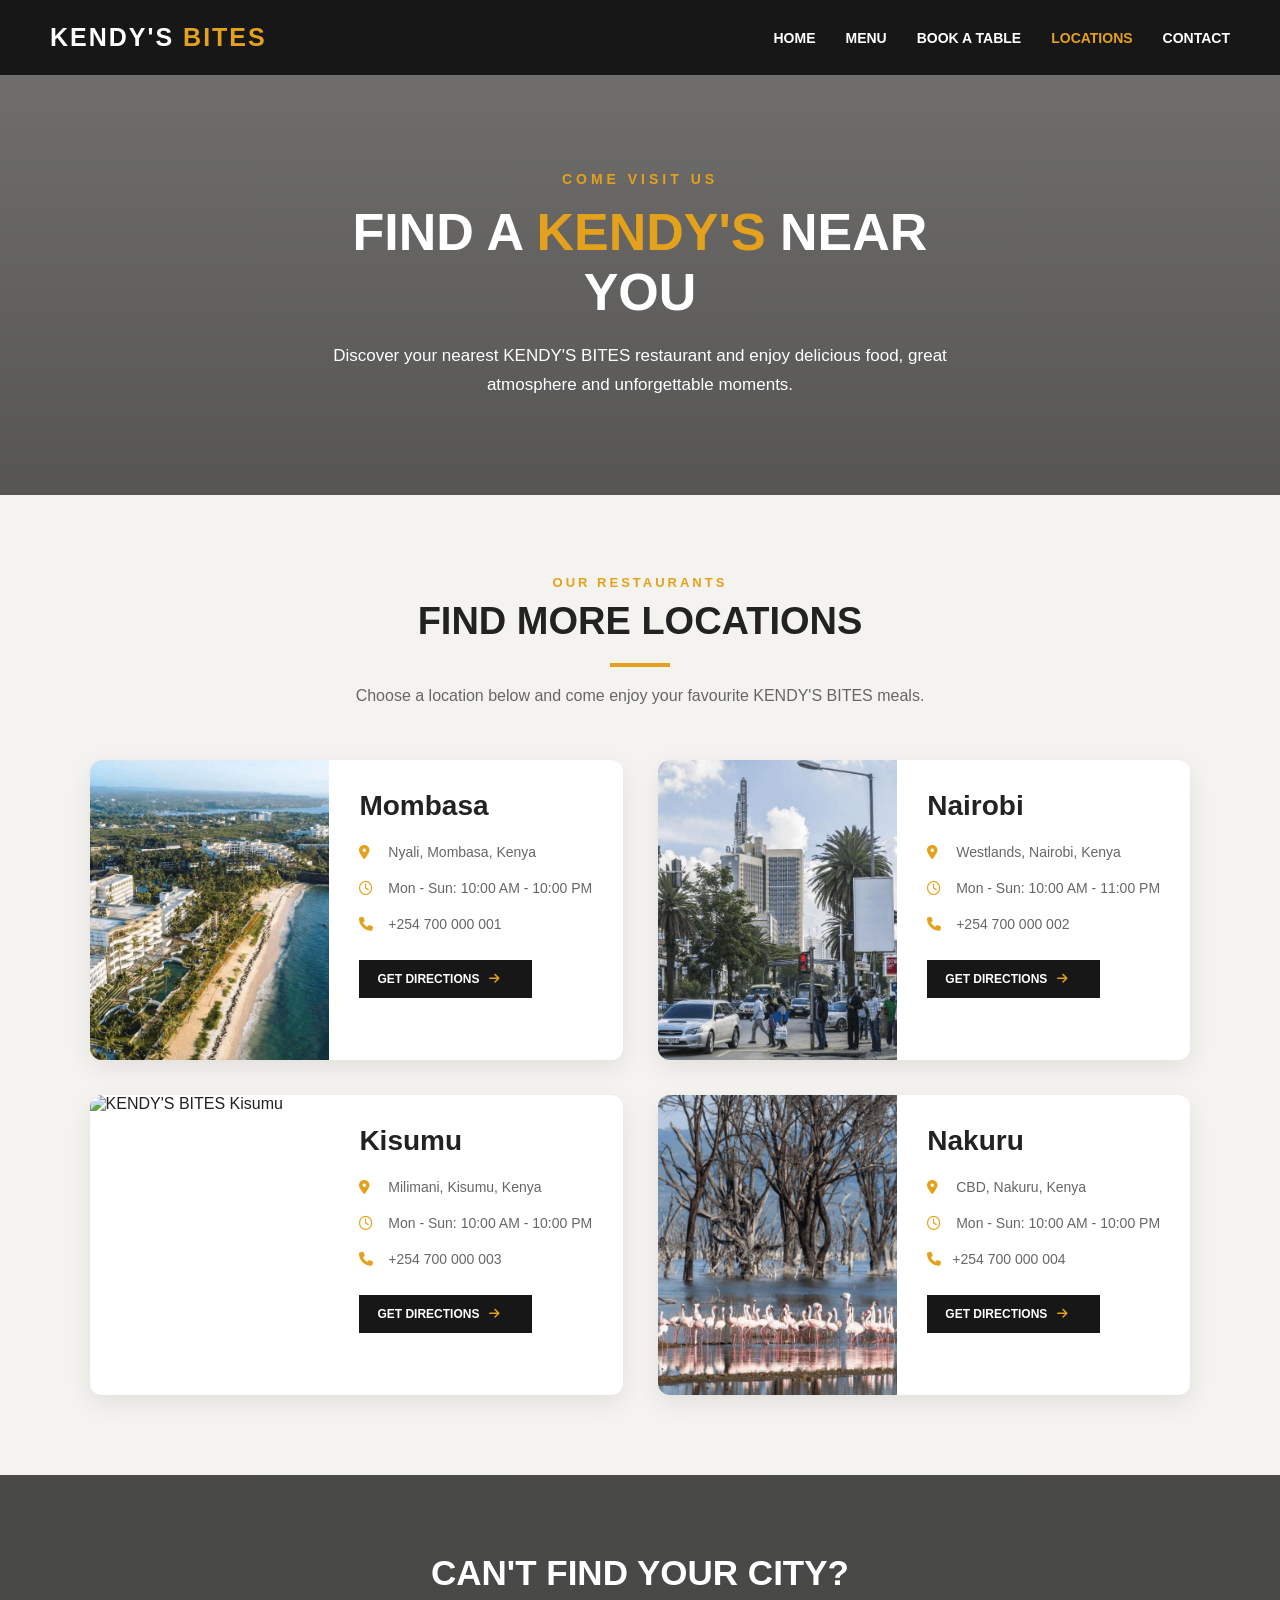
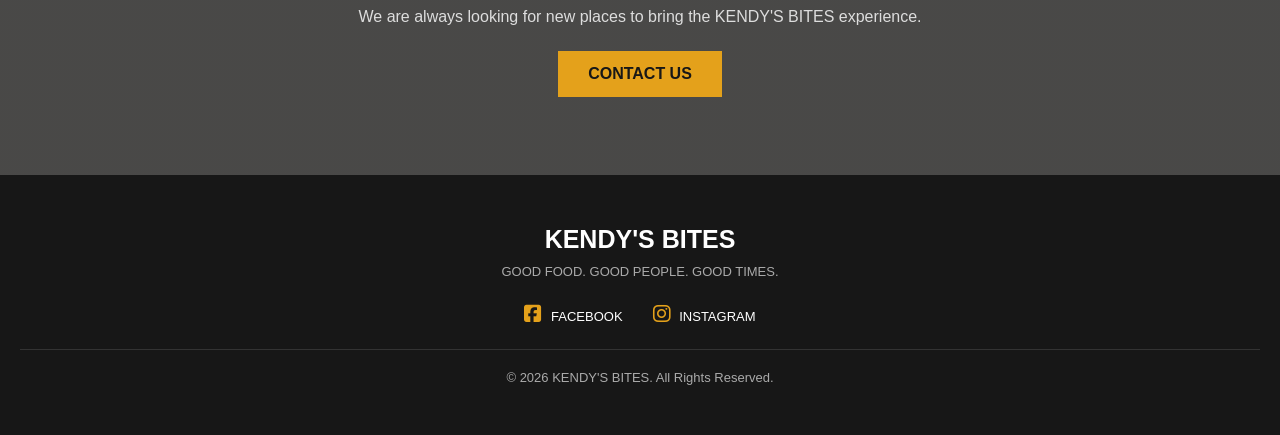
==== location.html @ 69ba8ad8 "Initial commit" ====
<!DOCTYPE html>
<html lang="en">
<head>
    <meta charset="UTF-8">
    <meta name="viewport" content="width=device-width, initial-scale=1.0">

    <title>KENDY'S BITES - Locations</title>

    <link rel="stylesheet" href="location.css">

    <!-- Font Awesome -->
    <link rel="stylesheet"
          href="https://cdnjs.cloudflare.com/ajax/libs/font-awesome/6.5.2/css/all.min.css">
</head>

<body>

    <!-- ================= NAVBAR ================= -->

    <header class="navbar">

        <div class="logo">
            KENDY'S <span>BITES</span>
        </div>

        <nav>
            <a href="index.html">HOME</a>
            <a href="menu.html">MENU</a>
            <a href="booking.html">BOOK A TABLE</a>
            <a href="locations.html" class="active">LOCATIONS</a>
            <a href="#">CONTACT</a>
        </nav>

    </header>


    <!-- ================= HERO ================= -->

    <section class="location-hero">

        <div class="hero-overlay">

            <p class="small-title">COME VISIT US</p>

            <h1>FIND A <span>KENDY'S</span> NEAR YOU</h1>

            <p>
                Discover your nearest KENDY'S BITES restaurant
                and enjoy delicious food, great atmosphere and
                unforgettable moments.
            </p>

        </div>

    </section>


    <!-- ================= LOCATIONS ================= -->

    <section class="locations">

        <div class="section-heading">

            <p>OUR RESTAURANTS</p>

            <h2>FIND MORE LOCATIONS</h2>

            <div class="line"></div>

            <span>
                Choose a location below and come enjoy your
                favourite KENDY'S BITES meals.
            </span>

        </div>


        <div class="location-container">


            <!-- LOCATION 1 -->

            <div class="location-card">

                <div class="location-image">
                    <img src="mombasa.jpg" alt="KENDY'S BITES Mombasa">
                </div>

                <div class="location-content">

                    <h3>Mombasa</h3>

                    <p class="address">
                        <i class="fa-solid fa-location-dot"></i>
                        Nyali, Mombasa, Kenya
                    </p>

                    <p>
                        <i class="fa-regular fa-clock"></i>
                        Mon - Sun: 10:00 AM - 10:00 PM
                    </p>

                    <p>
                        <i class="fa-solid fa-phone"></i>
                        +254 700 000 001
                    </p>

                    <a href="https://maps.app.goo.gl/3hRHLJJ2yoT8aWxG8" class="direction-btn">GET DIRECTIONS<i class="fa-solid fa-arrow-right"></i>
                    </a>

                </div>

            </div>


            <!-- LOCATION 2 -->

            <div class="location-card">

                <div class="location-image">
                    <img src="nairobi.jpg" alt="KENDY'S BITES Nairobi">
                </div>

                <div class="location-content">

                    <h3>Nairobi</h3>

                    <p class="address">
                        <i class="fa-solid fa-location-dot"></i>
                        Westlands, Nairobi, Kenya
                    </p>

                    <p>
                        <i class="fa-regular fa-clock"></i>
                        Mon - Sun: 10:00 AM - 11:00 PM
                    </p>

                    <p>
                        <i class="fa-solid fa-phone"></i>
                        +254 700 000 002
                    </p>

                    <a href="https://maps.app.goo.gl/cJjeGB4hm2yE6t1h9" class="direction-btn">GET DIRECTIONS<i class="fa-solid fa-arrow-right"></i>
                    </a>

                </div>

            </div>


            <!-- LOCATION 3 -->

            <div class="location-card">

                <div class="location-image">
                    <img src="kisumu.png" alt="KENDY'S BITES Kisumu">
                </div>

                <div class="location-content">

                    <h3>Kisumu</h3>

                    <p class="address">
                        <i class="fa-solid fa-location-dot"></i>
                        Milimani, Kisumu, Kenya
                    </p>

                    <p>
                        <i class="fa-regular fa-clock"></i>
                        Mon - Sun: 10:00 AM - 10:00 PM
                    </p>

                    <p>
                        <i class="fa-solid fa-phone"></i>
                        +254 700 000 003
                    </p>

                    <a href="https://maps.app.goo.gl/eq1bDqbUYgqxDgp79" class="direction-btn">GET DIRECTIONS<i class="fa-solid fa-arrow-right"></i>
                    </a>

                </div>

            </div>


            <!-- LOCATION 4 -->

            <div class="location-card">

                <div class="location-image">
                    <img src="nakuru.jpg" alt="KENDY'S BITES Nakuru">
                </div>

                <div class="location-content">

                    <h3>Nakuru</h3>

                    <p class="address">
                        <i class="fa-solid fa-location-dot"></i>
                        CBD, Nakuru, Kenya
                    </p>

                    <p>
                        <i class="fa-regular fa-clock"></i>
                        Mon - Sun: 10:00 AM - 10:00 PM
                    </p>

                    <p>
                        <i class="fa-solid fa-phone"></i>+254 700 000 004
                    </p>

                    <a href="https://maps.app.goo.gl/GEXHzyBmA1UNv8z6A" class="direction-btn"> GET DIRECTIONS <i class="fa-solid fa-arrow-right"></i>
                    </a>

                </div>

            </div>

        </div>

    </section>


    <!-- ================= CTA ================= -->

    <section class="location-cta">

        <div>

            <h2>CAN'T FIND YOUR CITY?</h2>

            <p>We are always looking for new places to bring the KENDY'S BITES experience.</p>

            <a href="#" class="contact-btn">  CONTACT US</a>

        </div>

    </section>


    <!-- ================= FOOTER ================= -->

    <footer>

        <h2>KENDY'S BITES</h2>

        <p>GOOD FOOD. GOOD PEOPLE. GOOD TIMES.</p>

        <div class="socials">

            <a href="#">
                <i class="fa-brands fa-square-facebook"></i>
                FACEBOOK
            </a>

            <a href="#">
                <i class="fa-brands fa-instagram"></i>
                INSTAGRAM
            </a>

        </div>

        <p class="copyright">
            © 2026 KENDY'S BITES. All Rights Reserved.
        </p>

    </footer>

</body>
</html>
---- location.css ----
* {
    margin: 0;
    padding: 0;
    box-sizing: border-box;
}

body {
    font-family: Arial, sans-serif;
    background: #f5f3ef;
    color: #222;
}


/* ================= NAVBAR ================= */

.navbar {
    height: 75px;
    background: #171717;
    color: white;

    display: flex;
    align-items: center;
    justify-content: space-between;

    padding: 0 50px;
}

.logo {
    font-size: 25px;
    font-weight: 900;
    letter-spacing: 2px;
}

.logo span {
    color: #e4a11b;
}

.navbar nav {
    display: flex;
    gap: 30px;
}

.navbar nav a {
    color: white;
    text-decoration: none;
    font-size: 14px;
    font-weight: bold;
    transition: 0.3s;
}

.navbar nav a:hover,
.navbar nav a.active {
    color: #e4a11b;
}


/* ================= HERO ================= */

.location-hero {
    height: 420px;

    background-image:
        linear-gradient(
            rgba(0, 0, 0, 0.55),
            rgba(0, 0, 0, 0.65)
        ),
        url("images/locations-hero.jpg");

    background-size: cover;
    background-position: center;

    display: flex;
    align-items: center;
    justify-content: center;

    text-align: center;
    color: white;
}

.hero-overlay {
    max-width: 750px;
    padding: 30px;
}

.small-title {
    color: #e4a11b;
    font-size: 14px;
    font-weight: bold;
    letter-spacing: 4px;
    margin-bottom: 15px;
}

.hero-overlay h1 {
    font-size: 52px;
    margin-bottom: 20px;
    font-weight: 900;
}

.hero-overlay h1 span {
    color: #e4a11b;
}

.hero-overlay p:last-child {
    font-size: 17px;
    line-height: 1.7;
}


/* ================= SECTION HEADING ================= */

.locations {
    padding: 80px 7%;
}

.section-heading {
    text-align: center;
    margin-bottom: 55px;
}

.section-heading > p {
    color: #e4a11b;
    font-size: 13px;
    font-weight: bold;
    letter-spacing: 3px;
}

.section-heading h2 {
    font-size: 38px;
    margin: 10px 0;
}

.section-heading span {
    color: #666;
    font-size: 16px;
}

.line {
    width: 60px;
    height: 4px;
    background: #e4a11b;
    margin: 20px auto;
}


/* ================= LOCATION GRID ================= */

.location-container {
    display: grid;

    grid-template-columns:
        repeat(2, 1fr);

    gap: 35px;
}


/* ================= LOCATION CARD ================= */

.location-card {
    background: white;

    display: flex;

    border-radius: 12px;

    overflow: hidden;

    box-shadow:
        0 8px 25px rgba(0, 0, 0, 0.08);

    transition: 0.3s;
}

.location-card:hover {
    transform: translateY(-8px);

    box-shadow:
        0 15px 35px rgba(0, 0, 0, 0.15);
}


/* ================= IMAGE ================= */

.location-image {
    width: 45%;
    min-height: 300px;
}

.location-image img {
    width: 100%;
    height: 100%;

    object-fit: cover;

    display: block;
}


/* ================= CONTENT ================= */

.location-content {
    width: 55%;
    padding: 30px;
}

.location-content h3 {
    font-size: 28px;
    margin-bottom: 20px;
}

.location-content p {
    color: #666;
    font-size: 14px;

    margin-bottom: 15px;

    line-height: 1.5;
}

.location-content i {
    color: #e4a11b;
    width: 20px;
    margin-right: 5px;
}


/* ================= BUTTON ================= */

.direction-btn {
    display: inline-flex;

    align-items: center;

    gap: 10px;

    margin-top: 10px;

    background: #171717;
    color: white;

    padding: 12px 18px;

    text-decoration: none;

    font-size: 12px;
    font-weight: bold;

    transition: 0.3s;
}

.direction-btn:hover {
    background: #e4a11b;
    color: #171717;
}


/* ================= CTA ================= */

.location-cta {
    min-height: 300px;

    background:
        linear-gradient(
            rgba(0, 0, 0, 0.7),
            rgba(0, 0, 0, 0.7)
        ),
        url("images/restaurant-interior.jpg");

    background-size: cover;
    background-position: center;

    display: flex;

    justify-content: center;
    align-items: center;

    text-align: center;

    color: white;

    padding: 50px 20px;
}

.location-cta h2 {
    font-size: 35px;
    margin-bottom: 15px;
}

.location-cta p {
    margin-bottom: 25px;
    color: #ddd;
}

.contact-btn {
    display: inline-block;

    background: #e4a11b;
    color: #171717;

    padding: 14px 30px;

    text-decoration: none;

    font-weight: bold;

    transition: 0.3s;
}

.contact-btn:hover {
    background: white;
}


/* ================= FOOTER ================= */

footer {
    background: #171717;

    color: white;

    text-align: center;

    padding: 50px 20px;
}

footer h2 {
    font-size: 25px;
    margin-bottom: 10px;
}

footer > p {
    color: #aaa;
    font-size: 13px;
}

.socials {
    margin: 25px 0;

    display: flex;
    justify-content: center;

    gap: 30px;
}

.socials a {
    color: white;

    text-decoration: none;

    font-size: 13px;
}

.socials i {
    color: #e4a11b;
    font-size: 20px;
    margin-right: 5px;
}

.socials a:hover {
    color: #e4a11b;
}

.copyright {
    border-top: 1px solid #333;
    padding-top: 20px;
    margin-top: 20px;
}


/* ================= TABLET ================= */

@media (max-width: 900px) {

    .navbar {
        padding: 0 25px;
    }

    .navbar nav {
        gap: 15px;
    }

    .location-container {
        grid-template-columns: 1fr;
    }

    .hero-overlay h1 {
        font-size: 42px;
    }
}


/* ================= PHONE ================= */

@media (max-width: 700px) {

    .navbar {
        height: auto;
        padding: 20px;

        flex-direction: column;

        gap: 20px;
    }

    .navbar nav {
        flex-wrap: wrap;
        justify-content: center;
        gap: 15px;
    }

    .location-hero {
        height: 400px;
    }

    .hero-overlay h1 {
        font-size: 34px;
    }

    .hero-overlay p:last-child {
        font-size: 15px;
    }

    .locations {
        padding: 60px 20px;
    }

    .section-heading h2 {
        font-size: 30px;
    }

    .location-card {
        flex-direction: column;
    }

    .location-image {
        width: 100%;
        height: 230px;
        min-height: 0;
    }

    .location-content {
        width: 100%;
    }

    .location-cta h2 {
        font-size: 28px;
    }
}
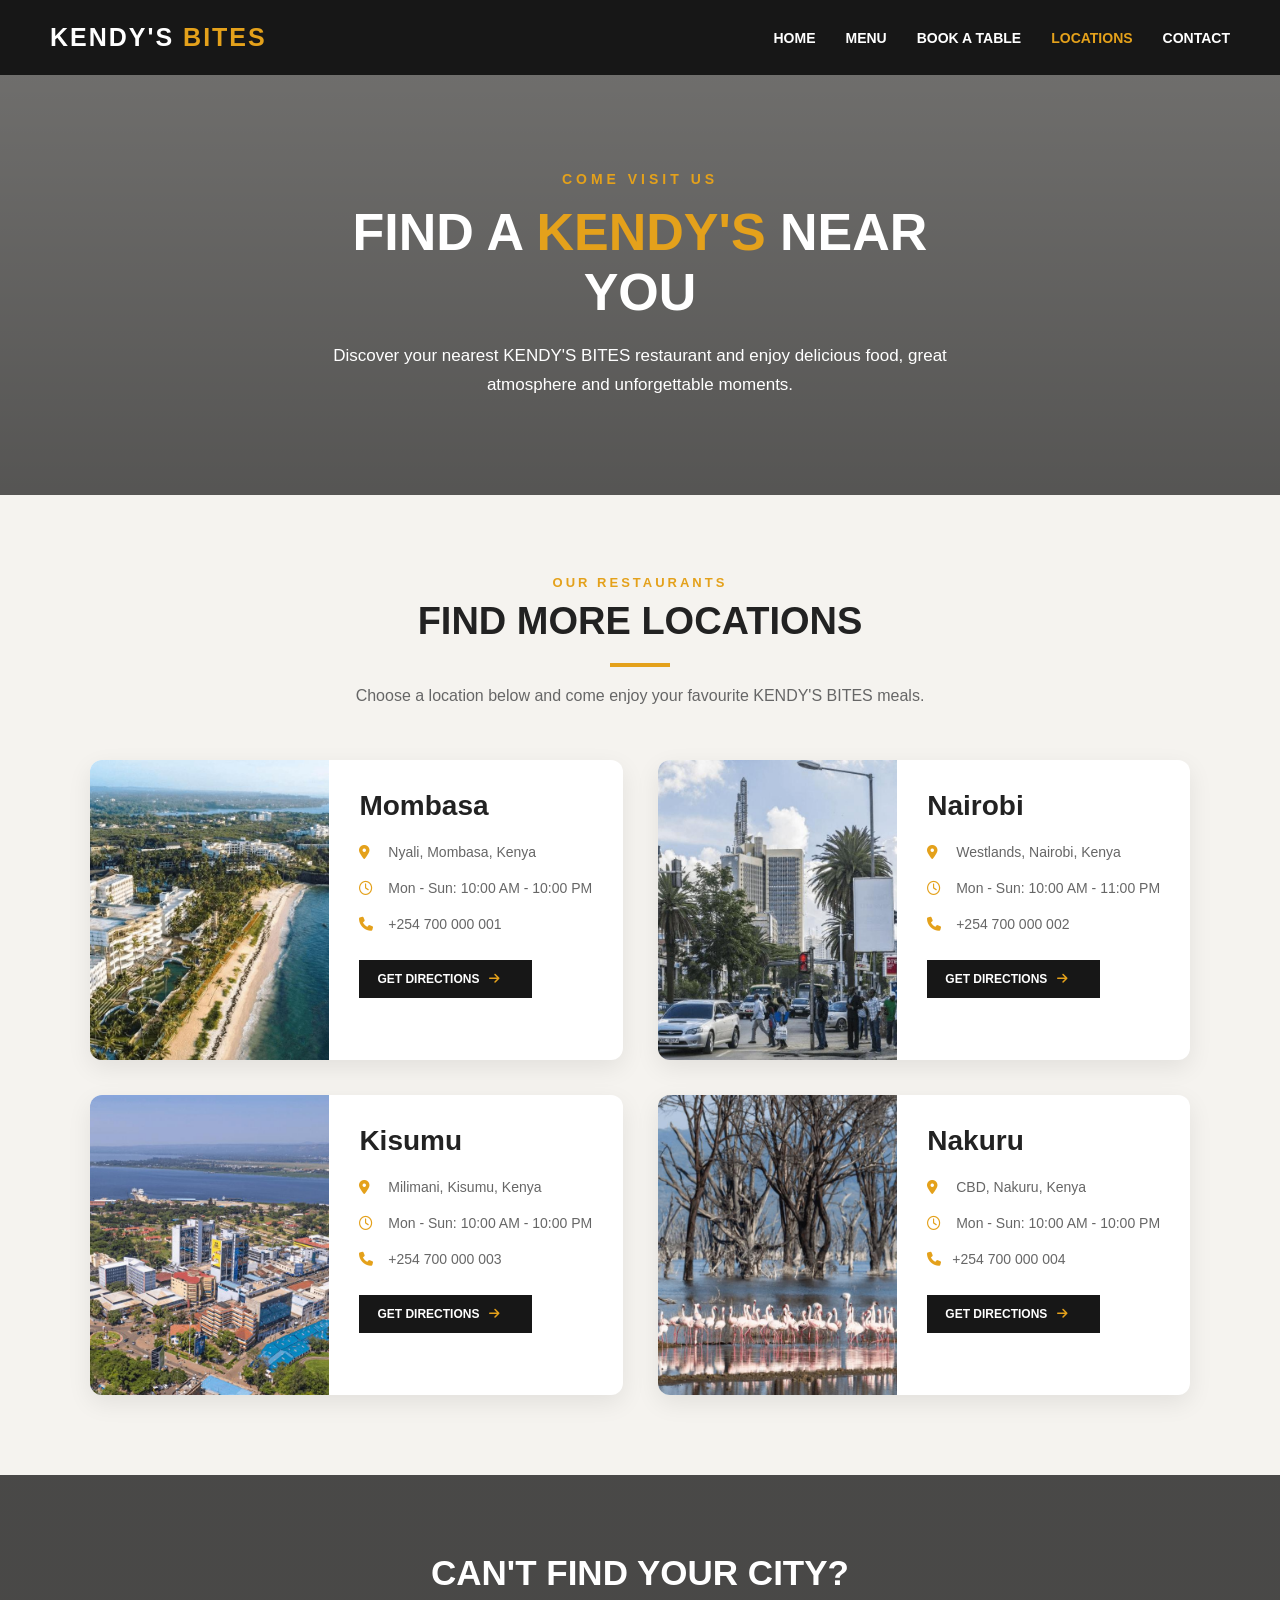
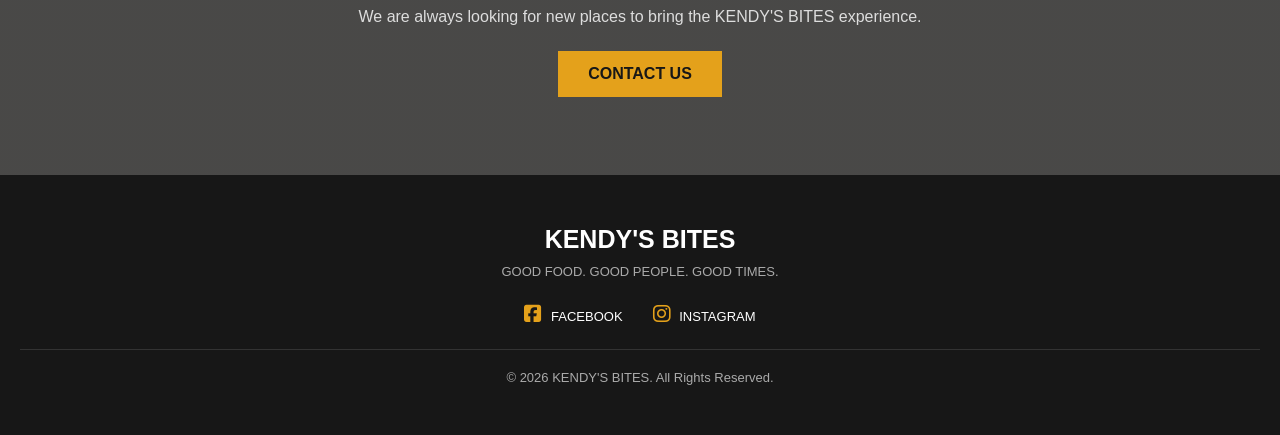
==== commit aca8023a: "Update restaurant booking website" ====
--- a/location.html
+++ b/location.html
@@ -153,7 +153,7 @@
             <div class="location-card">
 
                 <div class="location-image">
-                    <img src="kisumu.png" alt="KENDY'S BITES Kisumu">
+                    <img src="kisumu.jpg" alt="KENDY'S BITES Kisumu">
                 </div>
 
                 <div class="location-content">
--- a/location.css
+++ b/location.css
@@ -1,3 +1,4 @@
+
 * {
     margin: 0;
     padding: 0;
@@ -146,10 +147,7 @@
 
 .location-container {
     display: grid;
-
-    grid-template-columns:
-        repeat(2, 1fr);
-
+    grid-template-columns: repeat(2, 1fr);
     gap: 35px;
 }
 
@@ -158,11 +156,8 @@
 
 .location-card {
     background: white;
-
     display: flex;
-
     border-radius: 12px;
-
     overflow: hidden;
 
     box-shadow:
@@ -189,9 +184,7 @@
 .location-image img {
     width: 100%;
     height: 100%;
-
     object-fit: cover;
-
     display: block;
 }
 
@@ -211,9 +204,7 @@
 .location-content p {
     color: #666;
     font-size: 14px;
-
     margin-bottom: 15px;
-
     line-height: 1.5;
 }
 
@@ -228,23 +219,17 @@
 
 .direction-btn {
     display: inline-flex;
-
     align-items: center;
-
     gap: 10px;
-
     margin-top: 10px;
 
     background: #171717;
     color: white;
 
     padding: 12px 18px;
-
     text-decoration: none;
-
     font-size: 12px;
     font-weight: bold;
-
     transition: 0.3s;
 }
 
@@ -270,14 +255,11 @@
     background-position: center;
 
     display: flex;
-
     justify-content: center;
     align-items: center;
 
     text-align: center;
-
     color: white;
-
     padding: 50px 20px;
 }
 
@@ -293,16 +275,12 @@
 
 .contact-btn {
     display: inline-block;
-
     background: #e4a11b;
     color: #171717;
 
     padding: 14px 30px;
-
     text-decoration: none;
-
     font-weight: bold;
-
     transition: 0.3s;
 }
 
@@ -315,11 +293,8 @@
 
 footer {
     background: #171717;
-
     color: white;
-
     text-align: center;
-
     padding: 50px 20px;
 }
 
@@ -335,18 +310,14 @@
 
 .socials {
     margin: 25px 0;
-
     display: flex;
     justify-content: center;
-
     gap: 30px;
 }
 
 .socials a {
     color: white;
-
     text-decoration: none;
-
     font-size: 13px;
 }
 
@@ -368,6 +339,7 @@
 
 
 /* ================= TABLET ================= */
+/* Original tablet layout retained */
 
 @media (max-width: 900px) {
 
@@ -390,59 +362,302 @@
 
 
 /* ================= PHONE ================= */
+/* These changes apply at 700px and below */
 
 @media (max-width: 700px) {
 
+    body {
+        width: 100%;
+        overflow-x: hidden;
+    }
+
     .navbar {
+        width: 100%;
+        min-height: 75px;
         height: auto;
-        padding: 20px;
-
+        padding: 18px 16px;
+
+        display: flex;
+        flex-direction: row;
+        flex-wrap: wrap;
+        align-items: center;
+        justify-content: flex-start;
+
+        gap: 16px 24px;
+    }
+
+    .logo {
+        font-size: 22px;
+        letter-spacing: 1px;
+        white-space: nowrap;
+    }
+
+    .navbar nav {
+        width: 100%;
+        display: flex;
+        flex-direction: row;
+        flex-wrap: wrap;
+        align-items: center;
+        justify-content: flex-start;
+        gap: 12px 20px;
+    }
+
+    .navbar nav a {
+        font-size: 13px;
+        padding: 5px 0;
+        white-space: nowrap;
+    }
+
+    .location-hero {
+        width: 100%;
+        min-height: 360px;
+        height: auto;
+        padding: 50px 16px;
+        background-position: center;
+    }
+
+    .hero-overlay {
+        width: 100%;
+        max-width: 100%;
+        padding: 10px 0;
+    }
+
+    .small-title {
+        font-size: 11px;
+        letter-spacing: 3px;
+        line-height: 1.7;
+        margin-bottom: 12px;
+    }
+
+    .hero-overlay h1 {
+        font-size: clamp(30px, 8vw, 38px);
+        line-height: 1.2;
+        margin-bottom: 16px;
+    }
+
+    .hero-overlay p:last-child {
+        font-size: 15px;
+        line-height: 1.7;
+    }
+
+    .locations {
+        padding: 50px 16px;
+    }
+
+    .section-heading {
+        margin-bottom: 35px;
+    }
+
+    .section-heading > p {
+        font-size: 11px;
+        letter-spacing: 2px;
+        line-height: 1.7;
+    }
+
+    .section-heading h2 {
+        font-size: clamp(26px, 7vw, 32px);
+        line-height: 1.25;
+        margin: 12px 0;
+    }
+
+    .section-heading span {
+        display: inline-block;
+        font-size: 14px;
+        line-height: 1.7;
+    }
+
+    .line {
+        margin: 16px auto;
+    }
+
+    .location-container {
+        grid-template-columns: minmax(0, 1fr);
+        gap: 25px;
+    }
+
+    .location-card {
+        width: 100%;
+        min-width: 0;
+        display: flex;
         flex-direction: column;
-
-        gap: 20px;
-    }
-
-    .navbar nav {
+        border-radius: 12px;
+        overflow: hidden;
+    }
+
+    .location-card:hover {
+        transform: translateY(-3px);
+    }
+
+    .location-image {
+        width: 100%;
+        height: 230px;
+        min-height: 0;
+        flex-shrink: 0;
+    }
+
+    .location-image img {
+        display: block;
+        width: 100%;
+        height: 100%;
+        object-fit: cover;
+        object-position: center;
+    }
+
+    .location-content {
+        width: 100%;
+        padding: 22px 18px 24px;
+        overflow-wrap: anywhere;
+    }
+
+    .location-content h3 {
+        font-size: 24px;
+        line-height: 1.3;
+        margin-bottom: 16px;
+    }
+
+    .location-content p {
+        display: flex;
+        align-items: flex-start;
+        gap: 8px;
+        font-size: 14px;
+        line-height: 1.7;
+        margin-bottom: 13px;
+    }
+
+    .location-content i {
+        width: 18px;
+        min-width: 18px;
+        margin-right: 0;
+        margin-top: 4px;
+        text-align: center;
+    }
+
+    .direction-btn {
+        display: inline-flex;
+        align-items: center;
+        justify-content: center;
+        gap: 9px;
+        min-height: 44px;
+        margin-top: 8px;
+        padding: 12px 16px;
+        font-size: 12px;
+        border-radius: 4px;
+    }
+
+    .location-cta {
+        min-height: 280px;
+        padding: 45px 18px;
+        background-position: center;
+    }
+
+    .location-cta h2 {
+        font-size: clamp(24px, 6.5vw, 30px);
+        line-height: 1.3;
+        margin-bottom: 14px;
+    }
+
+    .location-cta p {
+        font-size: 14px;
+        line-height: 1.7;
+        margin-bottom: 22px;
+    }
+
+    .contact-btn {
+        display: inline-block;
+        padding: 13px 24px;
+        font-size: 14px;
+    }
+
+    footer {
+        padding: 38px 16px 25px;
+        text-align: center;
+    }
+
+    footer h2 {
+        font-size: 23px;
+        line-height: 1.4;
+    }
+
+    footer > p {
+        font-size: 13px;
+        line-height: 1.7;
+    }
+
+    .socials {
         flex-wrap: wrap;
         justify-content: center;
-        gap: 15px;
+        gap: 18px 22px;
+        margin: 22px 0;
+    }
+
+    .socials a {
+        font-size: 13px;
+    }
+
+    .socials i {
+        font-size: 17px;
+    }
+
+    .copyright {
+        padding-top: 18px;
+        margin-top: 18px;
+        line-height: 1.7;
+    }
+}
+
+
+/* ================= SMALL PHONES ================= */
+/* Extra adjustments for screens 380px and below */
+
+@media (max-width: 380px) {
+
+    .navbar {
+        padding: 16px 12px;
+        gap: 14px;
+    }
+
+    .logo {
+        font-size: 20px;
+    }
+
+    .navbar nav {
+        gap: 12px 16px;
+    }
+
+    .navbar nav a {
+        font-size: 12px;
     }
 
     .location-hero {
-        height: 400px;
+        min-height: 330px;
+        padding: 38px 14px;
     }
 
     .hero-overlay h1 {
-        font-size: 34px;
-    }
-
-    .hero-overlay p:last-child {
-        font-size: 15px;
+        font-size: 29px;
     }
 
     .locations {
-        padding: 60px 20px;
-    }
-
-    .section-heading h2 {
-        font-size: 30px;
-    }
-
-    .location-card {
-        flex-direction: column;
+        padding: 40px 12px;
     }
 
     .location-image {
-        width: 100%;
-        height: 230px;
-        min-height: 0;
+        height: 200px;
     }
 
     .location-content {
-        width: 100%;
-    }
-
-    .location-cta h2 {
-        font-size: 28px;
-    }
-}+        padding: 20px 15px;
+    }
+
+    .location-content h3 {
+        font-size: 22px;
+    }
+
+    .location-cta {
+        padding: 38px 14px;
+    }
+
+    .socials {
+        gap: 16px;
+    }
+}
